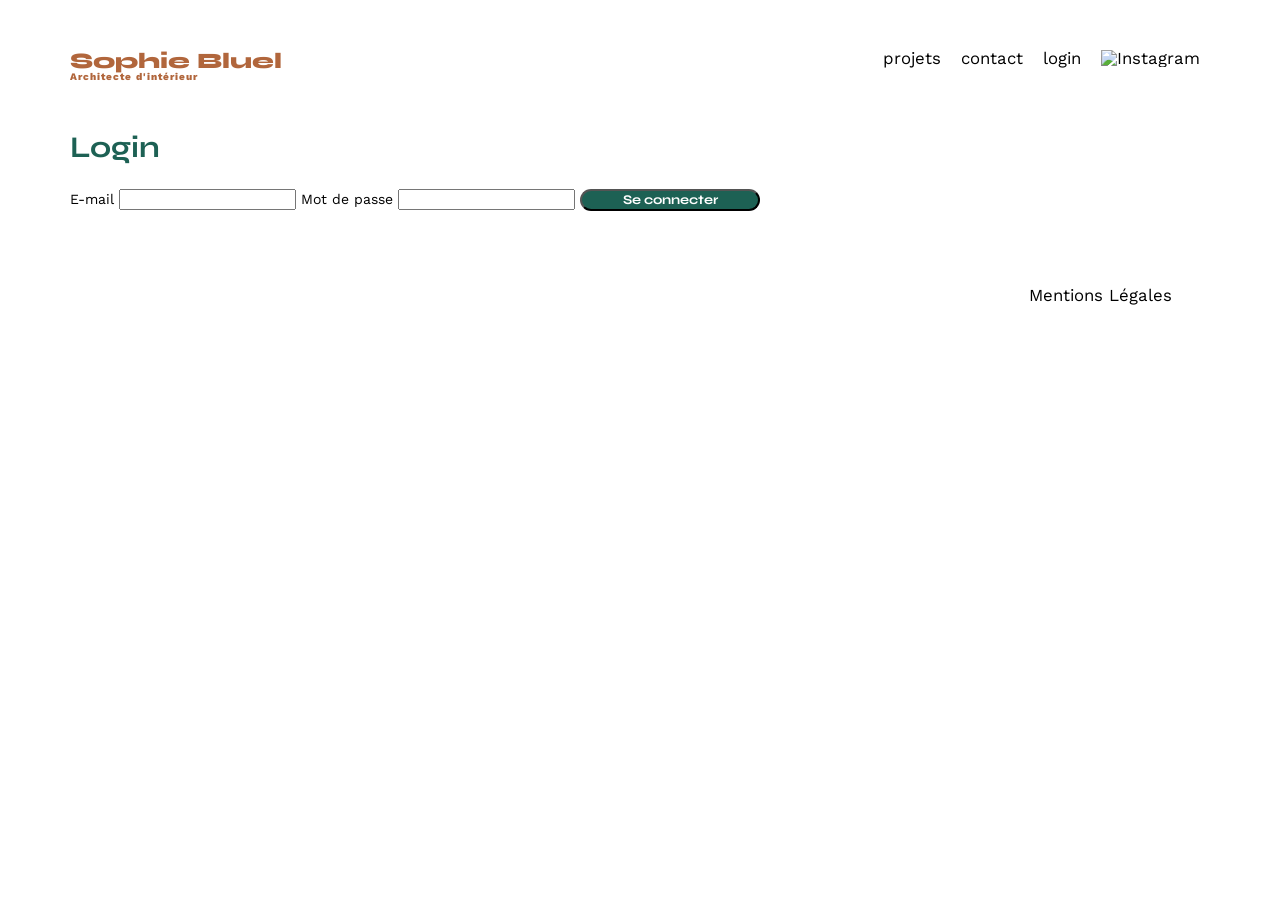
==== FrontEnd/login.html @ 41cf0f00 "feat/login" ====
<!DOCTYPE html>
<html lang="fr">
<head>
    <meta charset="UTF-8">
    <title>Sophie Bluel - Architecte d'intérieur</title>
    <meta name="viewport" content="width=device-width, initial-scale=1.0">
    <link rel="preconnect" href="https://fonts.googleapis.com">
    <link rel="preconnect" href="https://fonts.gstatic.com" crossorigin>
    <link href="https://fonts.googleapis.com/css2?family=Syne:wght@700;800&family=Work+Sans&display=swap" rel="stylesheet">
    <meta name="description" content="">
    <link rel="stylesheet" href="./assets/style.css">
</head>
<body>
<header>
    <h1>Sophie Bluel <span>Architecte d'intérieur</span></h1>
    <nav>
        <ul>
            <li>projets</li>
            <li>contact</li>
            <li>login</li>
            <li><img src="./assets/icons/instagram.png" alt="Instagram"></li>
        </ul>
    </nav>
</header>
<main>

    <section id="login">
        <h2>Login</h2>
        <form action="#" method="post">
            <label for="email">E-mail</label>
            <input type="email" name="email" id="email">
            <label for="password">Mot de passe</label>
            <input type="password" name="password" id="password">
            <input type="submit" value="Se connecter">
        </form>
    </section>
</main>

<footer>
    <nav>
        <ul>
            <li>Mentions Légales</li>
        </ul>
    </nav>
</footer>
<script src="login.js"></script>
</body>
</html>
---- FrontEnd/assets/style.css ----
/* http://meyerweb.com/eric/tools/css/reset/
   v2.0 | 20110126
   License: none (public domain)
*/

html, body, div, span, applet, object, iframe,
h1, h2, h3, h4, h5, h6, p, blockquote, pre,
a, abbr, acronym, address, big, cite, code,
del, dfn, em, img, ins, kbd, q, s, samp,
small, strike, strong, sub, sup, tt, var,
b, u, i, center,
dl, dt, dd, ol, ul, li,
fieldset, form, label, legend,
table, caption, tbody, tfoot, thead, tr, th, td,
article, aside, canvas, details, embed,
figure, figcaption, footer, header, hgroup,
menu, nav, output, ruby, section, summary,
time, mark, audio, video {
	margin: 0;
	padding: 0;
	border: 0;
	font-size: 100%;
	font: inherit;
	vertical-align: baseline;
}
/* HTML5 display-role reset for older browsers */
article, aside, details, figcaption, figure,
footer, header, hgroup, menu, nav, section {
	display: block;
}
body {
	line-height: 1;
}
ol, ul {
	list-style: none;
}
blockquote, q {
	quotes: none;
}
blockquote:before, blockquote:after,
q:before, q:after {
	content: '';
	content: none;
}
table {
	border-collapse: collapse;
	border-spacing: 0;
}
/** end reset css**/
body {
	max-width: 1140px;
	margin:auto;
	font-family: 'Work Sans' ;
	font-size: 14px;
}
header {
	display: flex;
	justify-content: space-between;
	margin: 50px 0
}
section {
	margin: 50px 0
}

h1{
	display: flex;
	flex-direction: column;
	font-family: 'Syne';
	font-size: 22px;
	font-weight: 800;
	color: #B1663C
}

h1 > span {
	font-family: 'Work Sans';
	font-size:10px;
	letter-spacing: 0.1em;
;
}

h2{
	font-family: 'Syne';
	font-weight: 700;
	font-size: 30px;
	color: #1D6154
}
nav ul {
	display: flex;
	align-items: center;
	list-style-type: none;

}
nav li {
	padding: 0 10px;
	font-size: 1.2em;
}

li:hover {
	color: #B1663C;
}
.filters {
	display: flex;
	justify-content: center;
	gap: 10px;
	margin: 30px 0 50px;
}

.filters button {
	font-family: "Syne", sans-serif;
	font-weight: 700;
	font-size: 16px;
	color: #1d6154;
	background-color: transparent;
	border: 1px solid #1d6154;
	border-radius: 60px;
	padding: 9px 25px;
	cursor: pointer;
	transition: background-color 0.2s, color 0.2s;
}

.filters button:hover,
.filters button.active {
	background-color: #1d6154;
	color: #fffef8;
}
#introduction {
	display: flex;
	align-items: center;
}
#introduction figure {
	flex: 1
}
#introduction img {
	display: block;
	margin: auto;
	width: 80%;
}

#introduction article {
	flex: 1
}
#introduction h2 {
	margin-bottom: 1em;
}

#introduction p {
	margin-bottom: 0.5em;
}
#portfolio h2 {
	text-align: center;
	margin-bottom: 1em;
}
.gallery {
	width: 100%;
	display: grid;
	grid-template-columns: 1fr 1fr 1fr;
	grid-column-gap: 20px;
	grid-row-gap: 20px;
}

.gallery img {
	width: 100%;

}
#contact {
	width: 50%;
margin: auto;
}
#contact > * {
	text-align: center;

}
#contact h2{
	margin-bottom: 20px;
}
#contact form {
	text-align: left;
	margin-top:30px;
	display: flex;
	flex-direction: column;
}

#contact input {
	height: 50px;
	font-size: 1.2em;
	border: none;
	box-shadow: 0px 4px 14px rgba(0, 0, 0, 0.09);
}
#contact label {
	margin: 2em 0 1em 0;
}
#contact textarea {
	border: none;
	box-shadow: 0px 4px 14px rgba(0, 0, 0, 0.09);
}

input[type="submit"]{
	font-family: 'Syne';
	font-weight: 700;
	color: white;
	background-color: #1D6154;
	margin : 2em auto ;
	width: 180px;
	text-align: center;
	border-radius: 60px ;
}

footer nav ul {
	display: flex;
	justify-content: flex-end;
	margin: 2em
}
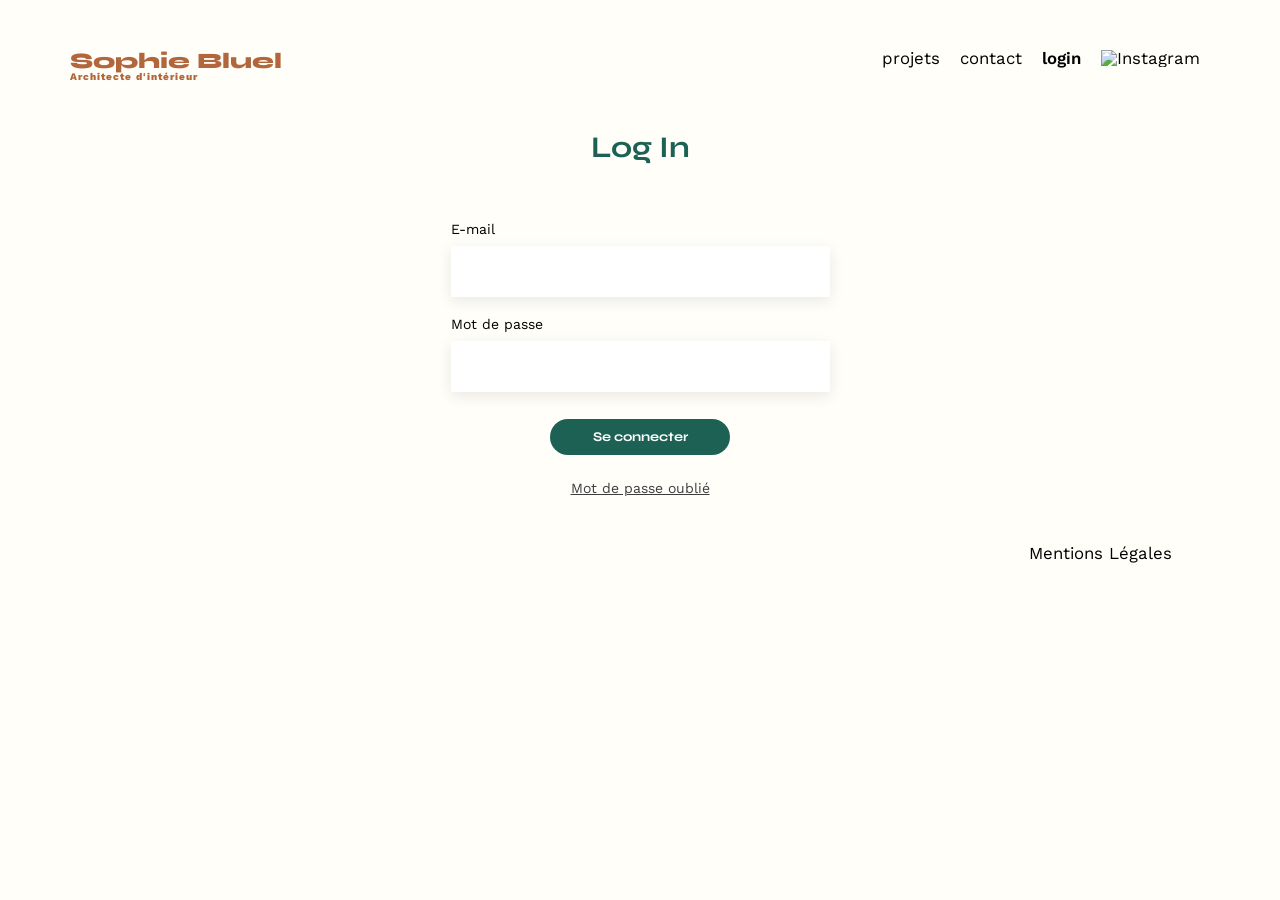
==== commit a39e4c5c: "feat: style du mode admin, de la modale et de la page de login" ====
--- a/FrontEnd/login.html
+++ b/FrontEnd/login.html
@@ -8,6 +8,7 @@
     <link rel="preconnect" href="https://fonts.gstatic.com" crossorigin>
     <link href="https://fonts.googleapis.com/css2?family=Syne:wght@700;800&family=Work+Sans&display=swap" rel="stylesheet">
     <meta name="description" content="">
+    <link rel="stylesheet" href="https://cdnjs.cloudflare.com/ajax/libs/font-awesome/6.5.1/css/all.min.css">
     <link rel="stylesheet" href="./assets/style.css">
 </head>
 <body>
@@ -17,7 +18,7 @@
         <ul>
             <li>projets</li>
             <li>contact</li>
-            <li>login</li>
+            <li class="current">login</li>
             <li><img src="./assets/icons/instagram.png" alt="Instagram"></li>
         </ul>
     </nav>
@@ -25,7 +26,8 @@
 <main>
 
     <section id="login">
-        <h2>Login</h2>
+        <h2>Log In</h2>
+        <p class="error">Identifiant ou mot de passe invalide</p>
         <form action="#" method="post">
             <label for="email">E-mail</label>
             <input type="email" name="email" id="email">
@@ -33,6 +35,7 @@
             <input type="password" name="password" id="password">
             <input type="submit" value="Se connecter">
         </form>
+        <a href="#" class="forgot-password">Mot de passe oublié</a>
     </section>
 </main>
 
--- a/FrontEnd/assets/style.css
+++ b/FrontEnd/assets/style.css
@@ -52,6 +52,7 @@
 	margin:auto;
 	font-family: 'Work Sans' ;
 	font-size: 14px;
+	background-color: #FFFEF8;
 }
 header {
 	display: flex;
@@ -97,6 +98,15 @@
 
 li:hover {
 	color: #B1663C;
+}
+
+nav a {
+	color: inherit;
+	text-decoration: none;
+}
+
+nav li.current {
+	font-weight: 600;
 }
 .filters {
 	display: flex;
@@ -148,7 +158,22 @@
 }
 #portfolio h2 {
 	text-align: center;
+}
+
+.projets {
+	display: flex;
+	justify-content: center;
+	align-items: center;
+	gap: 30px;
 	margin-bottom: 1em;
+}
+
+body:has(.bandeau.active) .filters {
+	display: none;
+}
+
+body:has(.bandeau.active) .gallery {
+	margin-top: 80px;
 }
 .gallery {
 	width: 100%;
@@ -160,8 +185,8 @@
 
 .gallery img {
 	width: 100%;
-
-}
+}
+
 #contact {
 	width: 50%;
 margin: auto;
@@ -211,3 +236,300 @@
 	margin: 2em
 }
 
+.error {
+	display: none;
+}
+
+.error.active {
+	display: block;
+	color: red;
+}
+
+.admin {
+	display: none;
+}
+
+.admin.active {
+	display: block;
+}
+
+.hidden {
+	display: none;
+}
+
+.modal {
+	display: none;
+	justify-content: center;
+	align-items: center;
+	position: fixed;
+	top: 0;
+	left: 0;
+	width: 100%;
+	height: 100%;
+	background-color: rgba(0, 0, 0, 0.3);
+ }
+
+.modal.active {
+	display: flex;
+
+}
+
+.modal-window{
+	position: relative;
+	width: 630px;
+	background-color: rgb(255 255 255);
+	padding: 60px 25px 0;
+	border-radius: 10px;
+}
+
+.modal-window h2{
+	text-align: center;
+	font-family: 'Work Sans', sans-serif;
+	font-weight: 400;
+	font-size: 26px;
+	color: #000000;
+}
+
+.modal-close,
+.modal-back {
+	position: absolute;
+	top: 25px;
+	border: none;
+	background: none;
+	font-size: 20px;
+	cursor: pointer;
+}
+
+.modal-close {
+	right: 30px;
+}
+
+.modal-back {
+	left: 30px;
+}
+
+.modal-gallery {
+	display: grid;
+	grid-template-columns: repeat(5, 1fr);
+	gap: 10px;
+	width: 420px;
+	margin: 45px auto 0;
+}
+
+.modal-gallery figure {
+	position: relative;
+}
+
+.modal-gallery img {
+	width: 100%;
+	display: block;
+}
+
+.modal-gallery button {
+	position: absolute;
+	top: 6px;
+	right: 5px;
+	width: 17px;
+	height: 17px;
+	padding: 0;
+	border: none;
+	border-radius: 2px;
+	background-color: #000000;
+	color: #FFFFFF;
+	font-size: 0;
+	cursor: pointer;
+}
+
+.modal-gallery button::before {
+	content: "\f2ed";
+	font-family: "Font Awesome 6 Free";
+	font-weight: 900;
+	font-size: 9px;
+}
+
+.modal-separator {
+	width: 420px;
+	height: 1px;
+	margin: 45px auto 35px;
+	border: none;
+	background-color: #B3B3B3;
+}
+
+.btn-primary {
+	display: block;
+	width: 237px;
+	height: 36px;
+	margin: 0 auto;
+	border: none;
+	border-radius: 60px;
+	background-color: #1D6154;
+	color: #FFFFFF;
+	font-family: 'Syne', sans-serif;
+	font-weight: 700;
+	font-size: 14px;
+	cursor: pointer;
+}
+
+.btn-primary:hover {
+	background-color: #0E2F28;
+}
+
+.modal-add-btn {
+	margin-bottom: 35px;
+}
+
+.bandeau {
+	position: absolute;
+	top: 0;
+	left: 0;
+	right: 0;
+	height: 59px;
+	line-height: 59px;
+	background-color: #000000;
+	color: #FFFFFF;
+	text-align: center;
+}
+
+.bandeau.active + header {
+	margin-top: 100px;
+}
+
+.modifier {
+	border: none;
+	background: none;
+	font-family: 'Work Sans', sans-serif;
+	font-size: 14px;
+	cursor: pointer;
+}
+
+.modal-form {
+	display: flex;
+	flex-direction: column;
+	width: 420px;
+	margin: 35px auto 0;
+}
+
+.modal-form label {
+	margin: 30px 0 10px;
+	font-weight: 500;
+}
+
+.modal-form input[type="text"],
+.modal-form select {
+	height: 51px;
+	padding: 0 15px;
+	border: none;
+	background-color: #FFFFFF;
+	box-shadow: 0px 4px 14px rgba(0, 0, 0, 0.09);
+	font-family: 'Work Sans', sans-serif;
+	font-size: 14px;
+}
+
+.modal-form .error {
+	margin-top: 20px;
+	text-align: center;
+}
+
+.modal-form .modal-separator {
+	margin: 30px auto;
+}
+
+.modal-form .btn-primary {
+	width: 237px;
+	margin: 0 auto 35px;
+}
+
+.modal-form:invalid .btn-primary {
+	background-color: #A7A7A7;
+	cursor: not-allowed;
+}
+
+.upload-zone {
+	position: relative;
+	display: flex;
+	justify-content: center;
+	align-items: center;
+	height: 169px;
+	border-radius: 3px;
+	background-color: #E8F1F6;
+}
+
+.upload-placeholder {
+	display: flex;
+	flex-direction: column;
+	align-items: center;
+	gap: 8px;
+}
+
+.upload-placeholder.hidden {
+	display: none;
+}
+
+.upload-placeholder i {
+	font-size: 76px;
+	color: #B9C5CC;
+}
+
+.upload-placeholder label {
+	margin: 0;
+	padding: 10px 33px;
+	border-radius: 50px;
+	background-color: #CBD6DC;
+	color: #306685;
+	cursor: pointer;
+}
+
+.upload-placeholder input[type="file"] {
+	position: absolute;
+	width: 1px;
+	height: 1px;
+	opacity: 0;
+}
+
+.upload-placeholder p {
+	font-size: 10px;
+	color: #444444;
+}
+
+.upload-preview {
+	height: 100%;
+}
+
+#login {
+	display: flex;
+	flex-direction: column;
+	align-items: center;
+}
+
+#login h2 {
+	margin-bottom: 40px;
+}
+
+#login form {
+	display: flex;
+	flex-direction: column;
+	width: 379px;
+}
+
+#login label {
+	margin: 20px 0 10px;
+}
+
+#login input[type="email"],
+#login input[type="password"] {
+	height: 51px;
+	padding: 0 15px;
+	border: none;
+	background-color: #FFFFFF;
+	box-shadow: 0px 4px 14px rgba(0, 0, 0, 0.09);
+}
+
+#login input[type="submit"] {
+	height: 36px;
+	border: none;
+	cursor: pointer;
+}
+
+.forgot-password {
+	color: #3D3D3D;
+}
